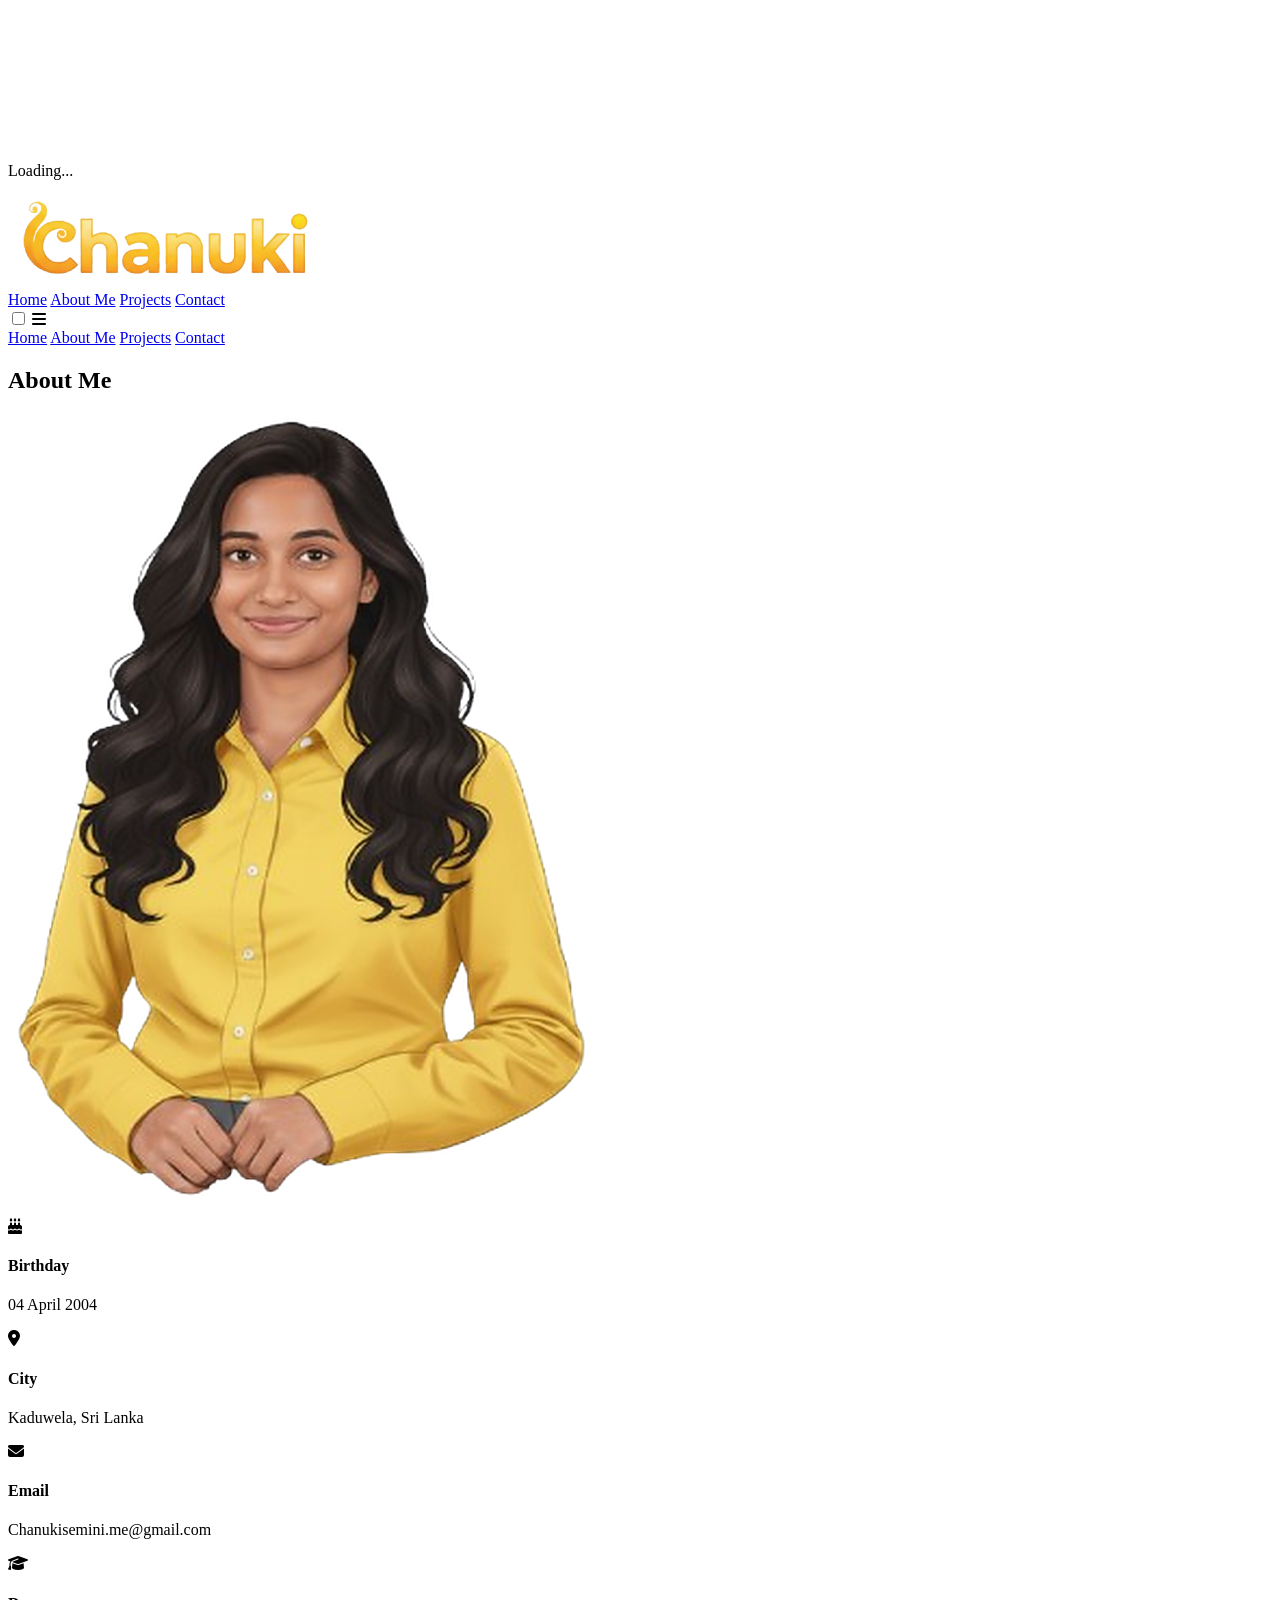
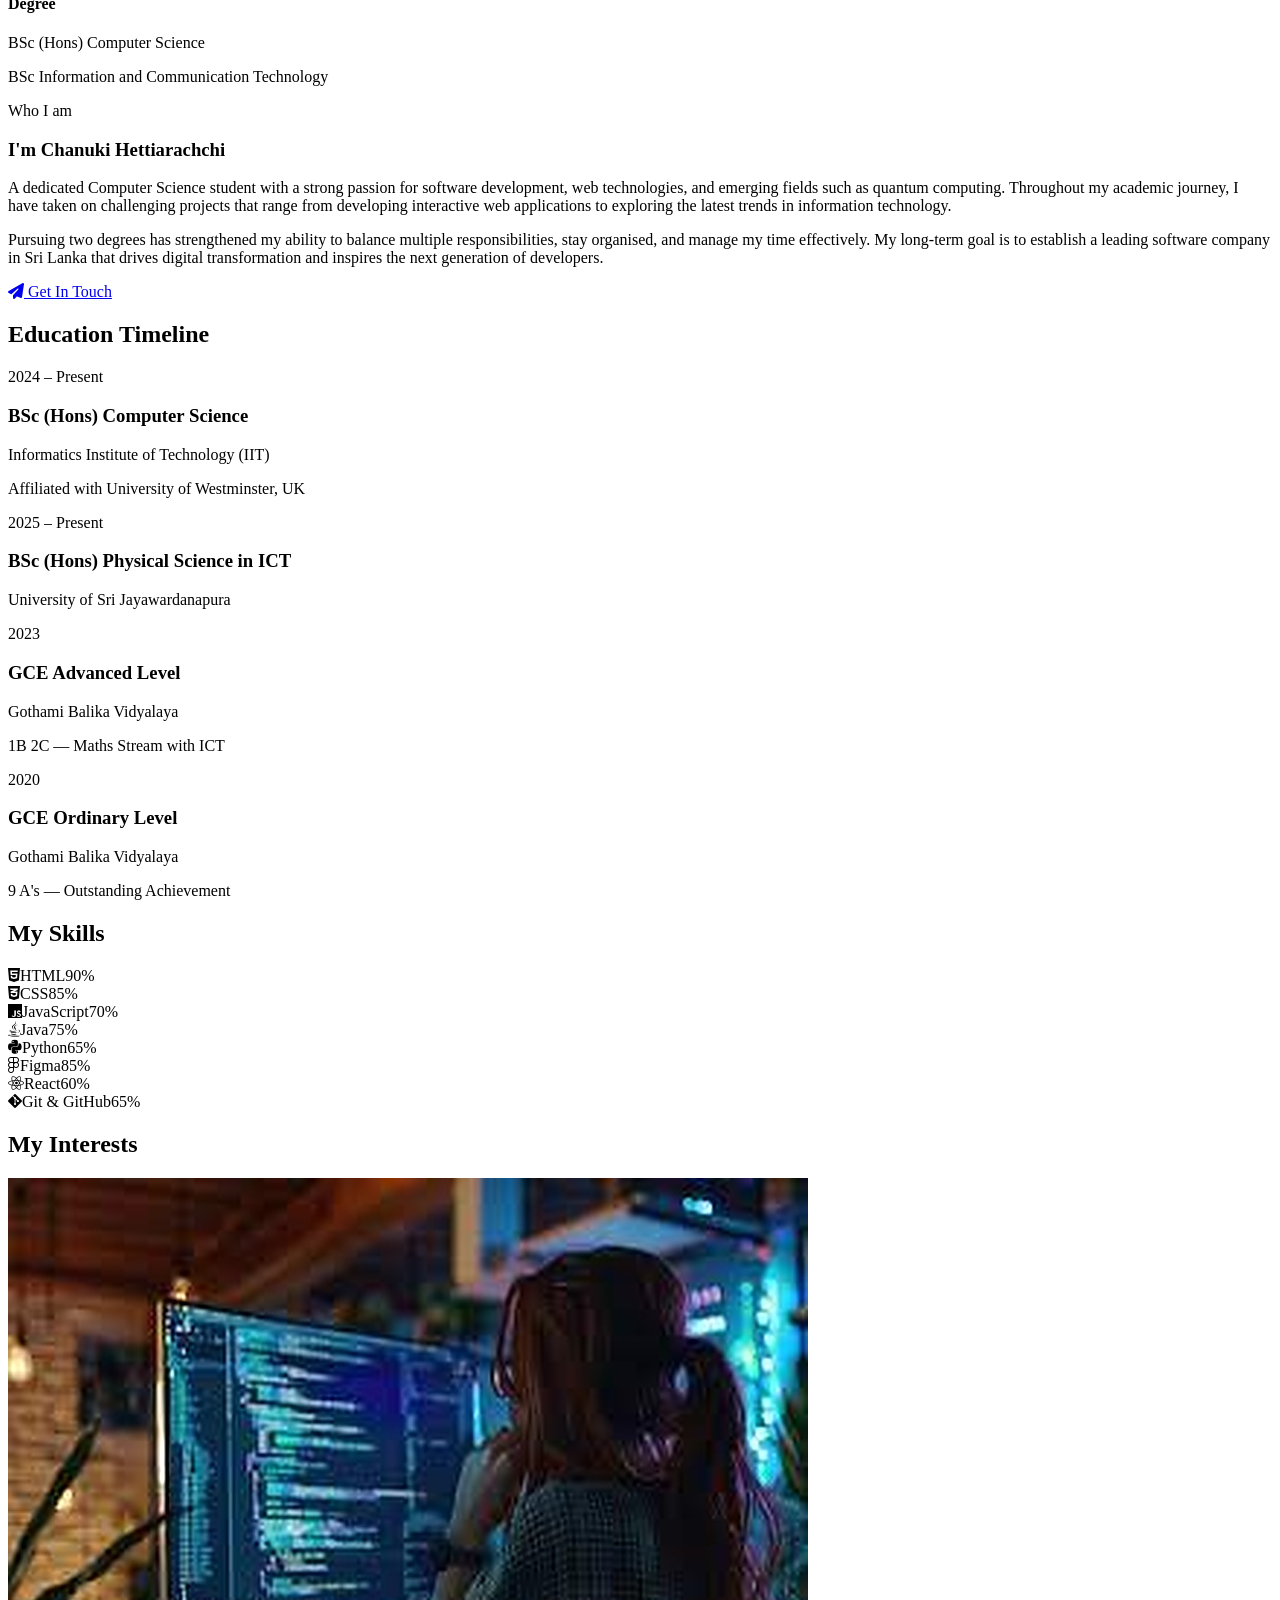
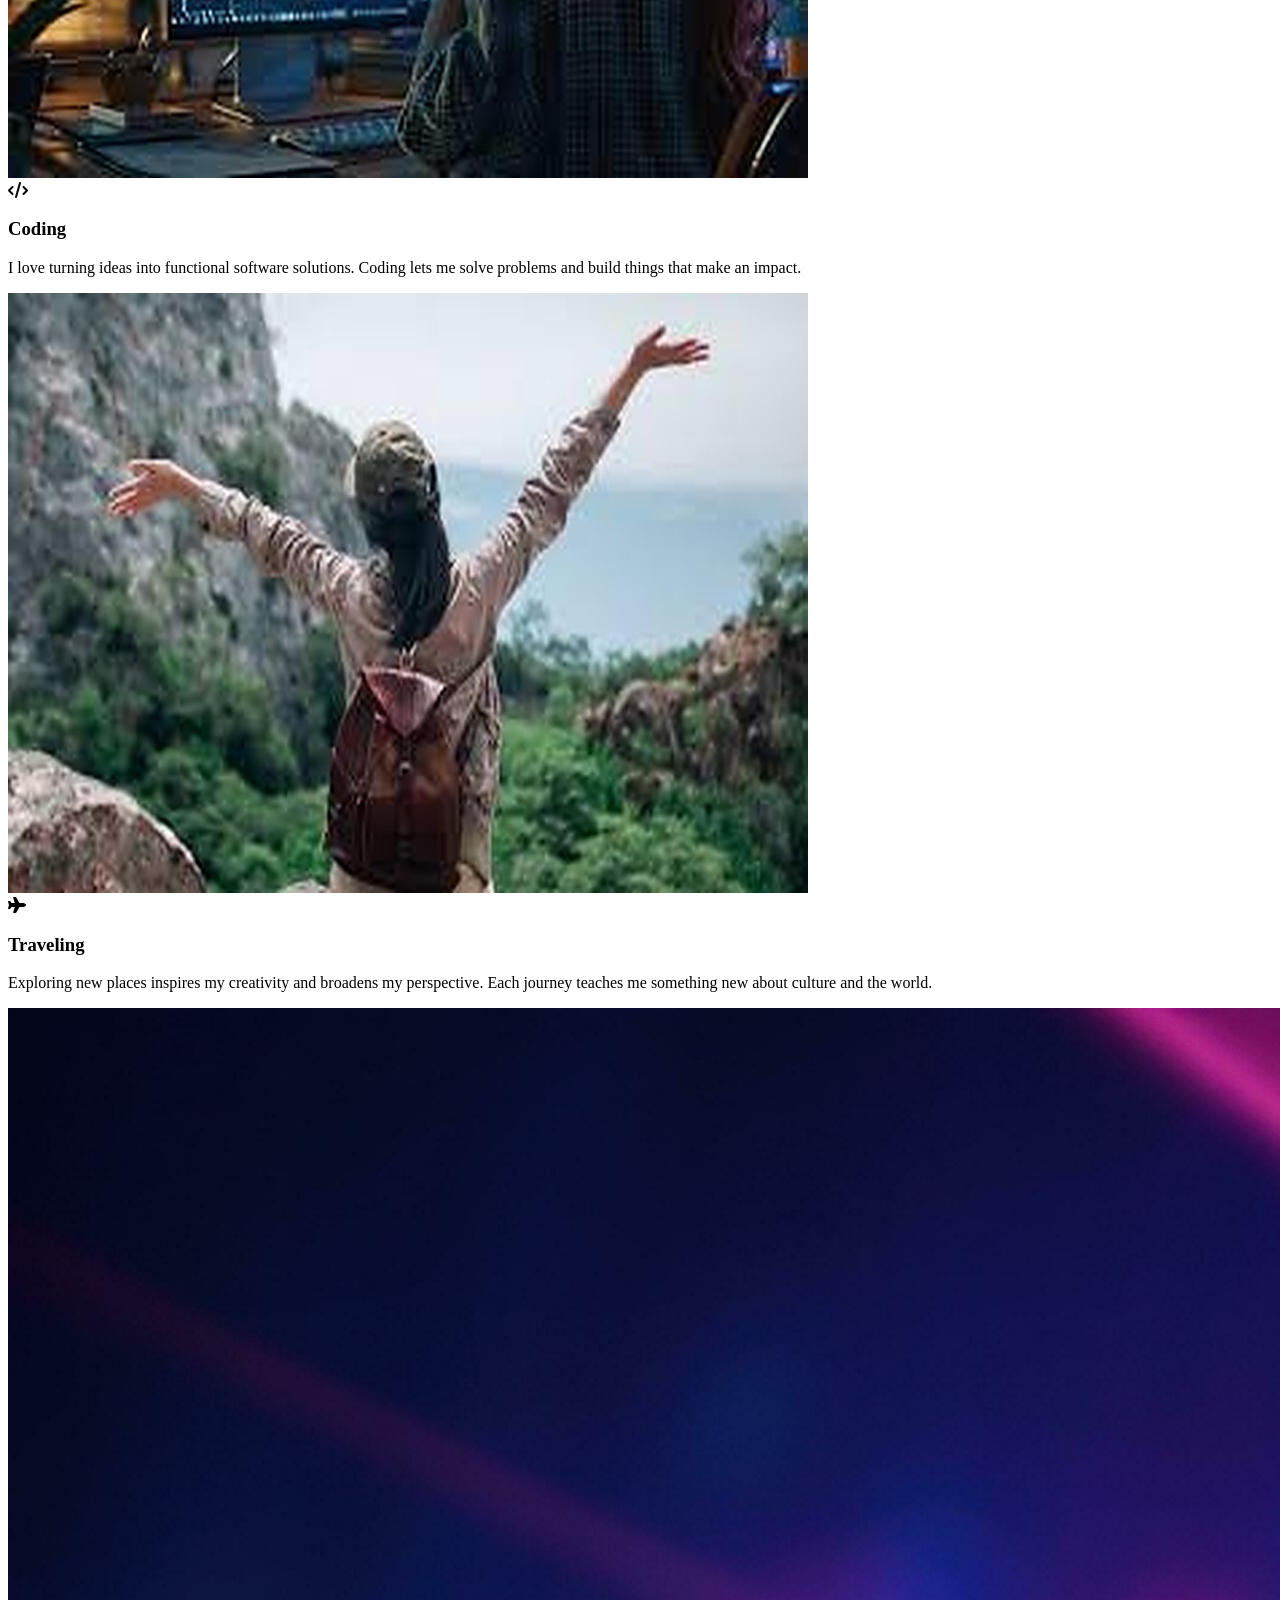
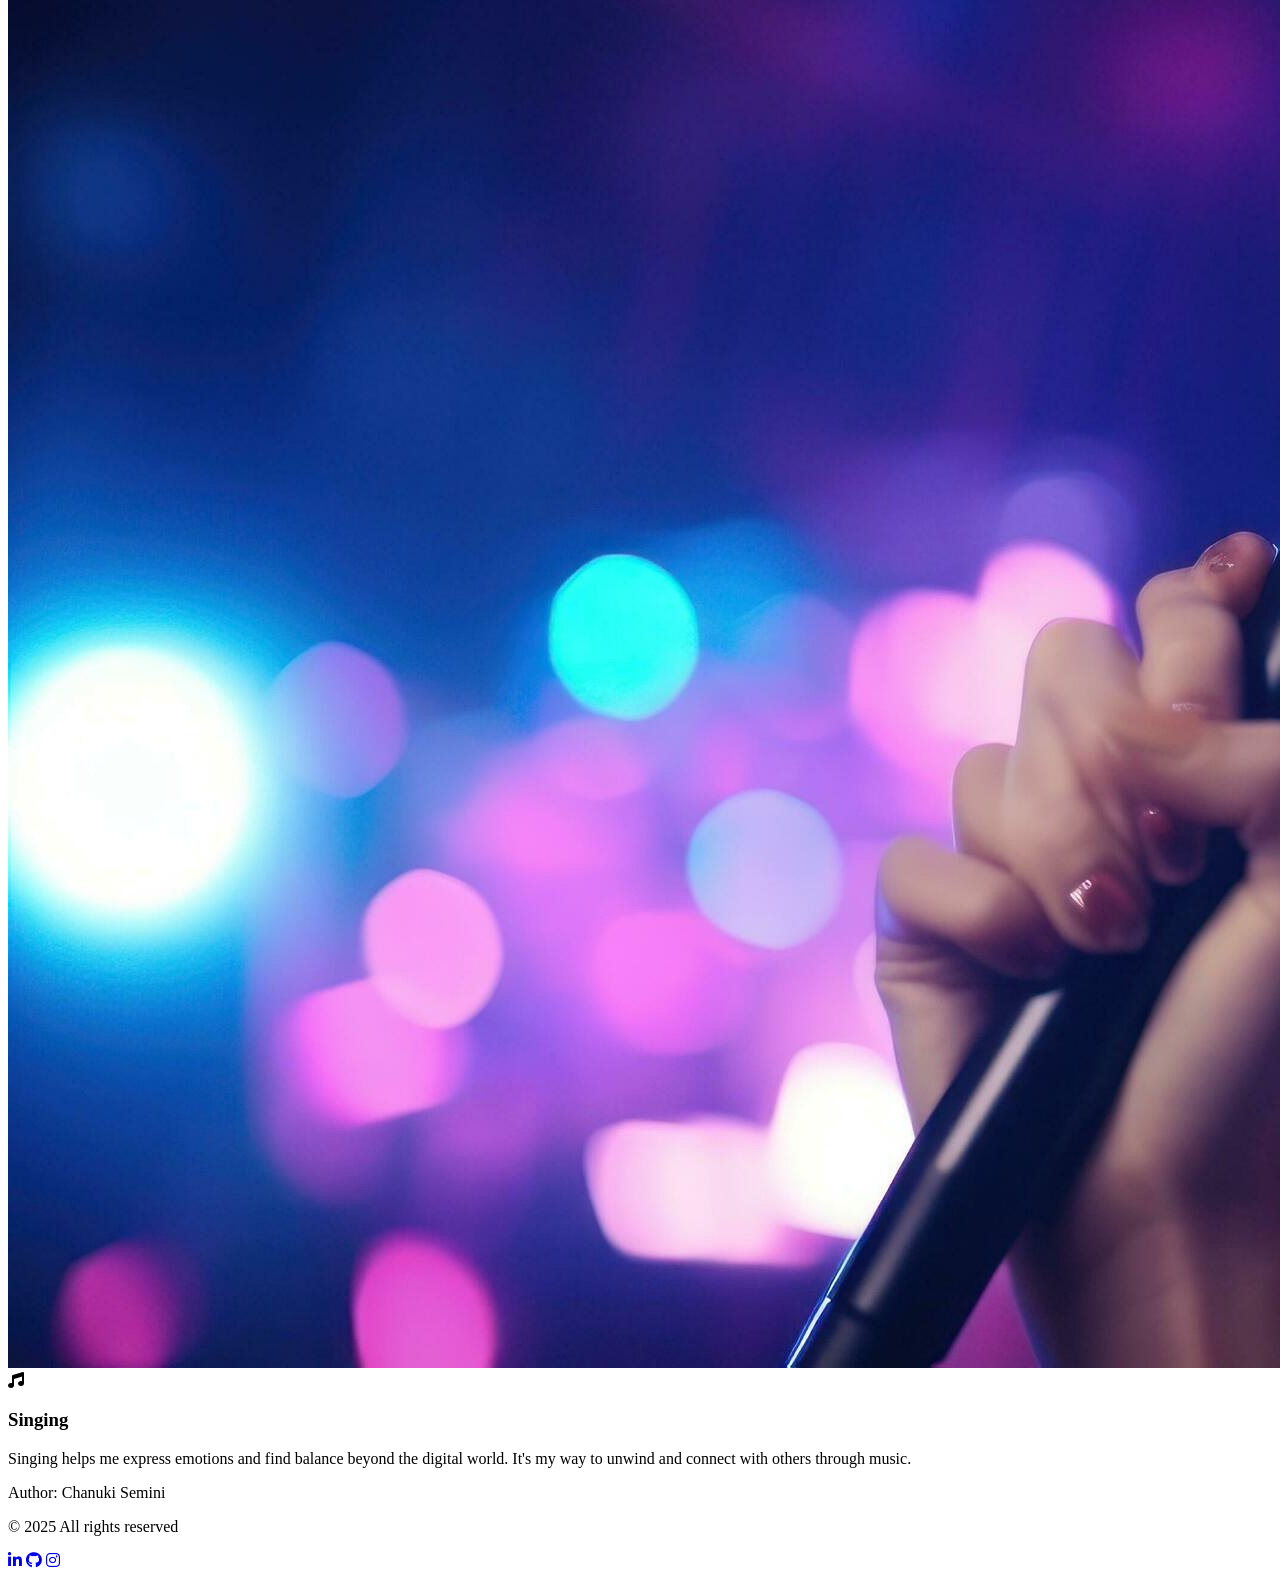
==== AboutMe.html @ a1bddf99 "Add About Me Page" ====
<!DOCTYPE html>
<html lang="en">
<head>
  <meta charset="UTF-8">
  <meta name="viewport" content="width=device-width, initial-scale=1.0">
  <title>About Me — Chanuki Hettiarachchi</title>
  <link rel="stylesheet" href="https://cdnjs.cloudflare.com/ajax/libs/font-awesome/6.5.0/css/all.min.css">
  <link rel="stylesheet" href="https://fonts.googleapis.com/css2?family=DM+Sans:ital,opsz,wght@0,9..40,300;0,9..40,400;0,9..40,500;0,9..40,600;0,9..40,700;1,9..40,400&family=Playfair+Display:ital,wght@0,600;0,700;0,800;1,700&display=swap">
  <link rel="stylesheet" href="styles.css">
</head>
<body>

<canvas id="particles-canvas"></canvas>
<div class="loader" id="loader"><div class="loader-ring"></div><span class="loader-text">Loading...</span></div>
<div class="cursor-glow" id="cursorGlow"></div>

<header id="header">
  <a href="main.html"><img src="photos/logo.png" class="logo" alt="logo"></a>
  <nav>
    <div class="links">
      <a href="main.html"     class="nav-link">Home</a>
      <a href="AboutMe.html"  class="nav-link active">About Me</a>
      <a href="projects.html" class="nav-link">Projects</a>
      <a href="contact.html"  class="nav-link">Contact</a>
    </div>
    <input type="checkbox" id="menu-toggle">
    <label for="menu-toggle" class="menu-icon"><i class="fas fa-bars"></i></label>
    <div class="dropdown">
      <a href="main.html">Home</a>
      <a href="AboutMe.html">About Me</a>
      <a href="projects.html">Projects</a>
      <a href="contact.html">Contact</a>
    </div>
  </nav>
</header>

<div class="aboutme-page">

  <!-- ── ABOUT INTRO ── -->
  <section class="about-intro">
    <h1 class="section-heading rv-up">About <span class="gradient-text">Me</span></h1>
    <div class="about-grid">

      <!-- profile card -->
      <div class="profile-card rv-left">
        <div class="profile-photo-box">
          <img src="photos/my-photo.png" alt="Chanuki Hettiarachchi">
        </div>
        <div class="info-row"><i class="fas fa-birthday-cake"></i><div><h4>Birthday</h4><p>04 April 2004</p></div></div>
        <div class="info-row"><i class="fas fa-map-marker-alt"></i><div><h4>City</h4><p>Kaduwela, Sri Lanka</p></div></div>
        <div class="info-row"><i class="fas fa-envelope"></i><div><h4>Email</h4><p>Chanukisemini.me@gmail.com</p></div></div>
        <div class="info-row"><i class="fas fa-graduation-cap"></i><div><h4>Degree</h4><p>BSc (Hons) Computer Science</p><p>BSc Information and Communication Technology</p></div></div>
      </div>

      <!-- intro text -->
      <div class="about-text rv-right">
        <div class="eyebrow">Who I am</div>
        <h3>I'm <span class="gradient-text">Chanuki Hettiarachchi</span></h3>
        <p>A dedicated Computer Science student with a strong passion for software development, web technologies, and emerging fields such as quantum computing. Throughout my academic journey, I have taken on challenging projects that range from developing interactive web applications to exploring the latest trends in information technology.</p>
        <p>Pursuing two degrees has strengthened my ability to balance multiple responsibilities, stay organised, and manage my time effectively. My long-term goal is to establish a leading software company in Sri Lanka that drives digital transformation and inspires the next generation of developers.</p>
        <a href="contact.html" class="btn btn-gold" style="margin-top:2rem"><i class="fas fa-paper-plane"></i> Get In Touch</a>
      </div>
    </div>
  </section>

  <!-- ── EDUCATION TIMELINE ── -->
  <section class="edu-section">
    <h1 class="section-heading rv-up">Education <span class="gradient-text">Timeline</span></h1>
    <div class="timeline">
      <div class="tl-item rv-left">
        <div class="tl-dot"></div>
        <div class="tl-card">
          <span class="tl-year">2024 – Present</span>
          <h3>BSc (Hons) Computer Science</h3>
          <p class="tl-inst">Informatics Institute of Technology (IIT)</p>
          <p class="tl-sub">Affiliated with University of Westminster, UK</p>
        </div>
      </div>
      <div class="tl-item right rv-right">
        <div class="tl-dot"></div>
        <div class="tl-card">
          <span class="tl-year">2025 – Present</span>
          <h3>BSc (Hons) Physical Science in ICT</h3>
          <p class="tl-inst">University of Sri Jayawardanapura</p>
        </div>
      </div>
      <div class="tl-item rv-left">
        <div class="tl-dot"></div>
        <div class="tl-card">
          <span class="tl-year">2023</span>
          <h3>GCE Advanced Level</h3>
          <p class="tl-inst">Gothami Balika Vidyalaya</p>
          <p class="tl-sub">1B 2C — Maths Stream with ICT</p>
        </div>
      </div>
      <div class="tl-item right rv-right">
        <div class="tl-dot"></div>
        <div class="tl-card">
          <span class="tl-year">2020</span>
          <h3>GCE Ordinary Level</h3>
          <p class="tl-inst">Gothami Balika Vidyalaya</p>
          <p class="tl-sub">9 A's — Outstanding Achievement</p>
        </div>
      </div>
    </div>
  </section>

  <!-- ── SKILLS + INTERESTS ── -->
  <div class="skills-interests">

    <section>
      <h1 class="section-heading rv-up">My <span class="gradient-text">Skills</span></h1>
      <div class="skill-list">
        <div class="rv-up">
          <div class="skill-header"><span><i class="fab fa-html5"></i>HTML</span><span class="skill-pct">90%</span></div>
          <div class="skill-bar"><div class="skill-fill" data-width="90"></div></div>
        </div>
        <div class="rv-up" style="animation-delay:.1s">
          <div class="skill-header"><span><i class="fab fa-css3-alt"></i>CSS</span><span class="skill-pct">85%</span></div>
          <div class="skill-bar"><div class="skill-fill" data-width="85"></div></div>
        </div>
        <div class="rv-up" style="animation-delay:.2s">
          <div class="skill-header"><span><i class="fab fa-js"></i>JavaScript</span><span class="skill-pct">70%</span></div>
          <div class="skill-bar"><div class="skill-fill" data-width="70"></div></div>
        </div>
        <div class="rv-up" style="animation-delay:.3s">
          <div class="skill-header"><span><i class="fab fa-java"></i>Java</span><span class="skill-pct">75%</span></div>
          <div class="skill-bar"><div class="skill-fill" data-width="75"></div></div>
        </div>
        <div class="rv-up" style="animation-delay:.4s">
          <div class="skill-header"><span><i class="fab fa-python"></i>Python</span><span class="skill-pct">65%</span></div>
          <div class="skill-bar"><div class="skill-fill" data-width="65"></div></div>
        </div>
        <div class="rv-up" style="animation-delay:.5s">
          <div class="skill-header"><span><i class="fab fa-figma"></i>Figma</span><span class="skill-pct">85%</span></div>
          <div class="skill-bar"><div class="skill-fill" data-width="85"></div></div>
        </div>

        <div class="rv-up" style="animation-delay:.6s">
          <div class="skill-header"><span><i class="fab fa-react"></i>React</span><span class="skill-pct">60%</span></div>
          <div class="skill-bar"><div class="skill-fill" data-width="60"></div></div>
        </div>

        <div class="rv-up" style="animation-delay:.7s">
          <div class="skill-header"><span><i class="fab fa-git-alt"></i>Git & GitHub</span><span class="skill-pct">65%</span></div>
          <div class="skill-bar"><div class="skill-fill" data-width="65"></div></div>
        </div>
      </div>
    </section>

    <section>
      <h1 class="section-heading rv-up">My <span class="gradient-text">Interests</span></h1>
      <div class="interest-list">

        <div class="int-card rv-up">
          <div class="int-img">
            <img src="photos/coading.jpeg" alt="Coding">
            <div class="int-overlay"><i class="fas fa-code"></i></div>
          </div>
          <div class="int-body">
            <h3>Coding</h3>
            <p>I love turning ideas into functional software solutions. Coding lets me solve problems and build things that make an impact.</p>
          </div>
        </div>

        <div class="int-card rv-up" style="animation-delay:.1s">
          <div class="int-img">
            <img src="photos/travel.jpeg" alt="Traveling">
            <div class="int-overlay"><i class="fas fa-plane"></i></div>
          </div>
          <div class="int-body">
            <h3>Traveling</h3>
            <p>Exploring new places inspires my creativity and broadens my perspective. Each journey teaches me something new about culture and the world.</p>
          </div>
        </div>

        <div class="int-card rv-up" style="animation-delay:.2s">
          <div class="int-img">
            <img src="photos/sing.jpg" alt="Singing">
            <div class="int-overlay"><i class="fas fa-music"></i></div>
          </div>
          <div class="int-body">
            <h3>Singing</h3>
            <p>Singing helps me express emotions and find balance beyond the digital world. It's my way to unwind and connect with others through music.</p>
          </div>
        </div>

      </div>
    </section>

  </div><!-- /skills-interests -->

</div><!-- /aboutme-page -->

<footer>
  <div class="footer-inner">
    <p>Author: <span>Chanuki Semini</span></p>
    <p>&copy; 2025 All rights reserved</p>
    <div class="footer-socials">
      <a href="www.linkedin.com/in/chanuki-semini" class="social-btn"><i class="fab fa-linkedin-in"></i></a>
      <a href="https://github.com/ChanukiSemini" class="social-btn"><i class="fab fa-github"></i></a>
      <a href="https://www.instagram.com/_.chanu_04._?igsh=ZmQ0YnA2ODhsZDVt&utm_source=qr" class="social-btn"><i class="fab fa-instagram"></i></a>
    </div>
  </div>
</footer>

<script src="script.js"></script>
</body>
</html>
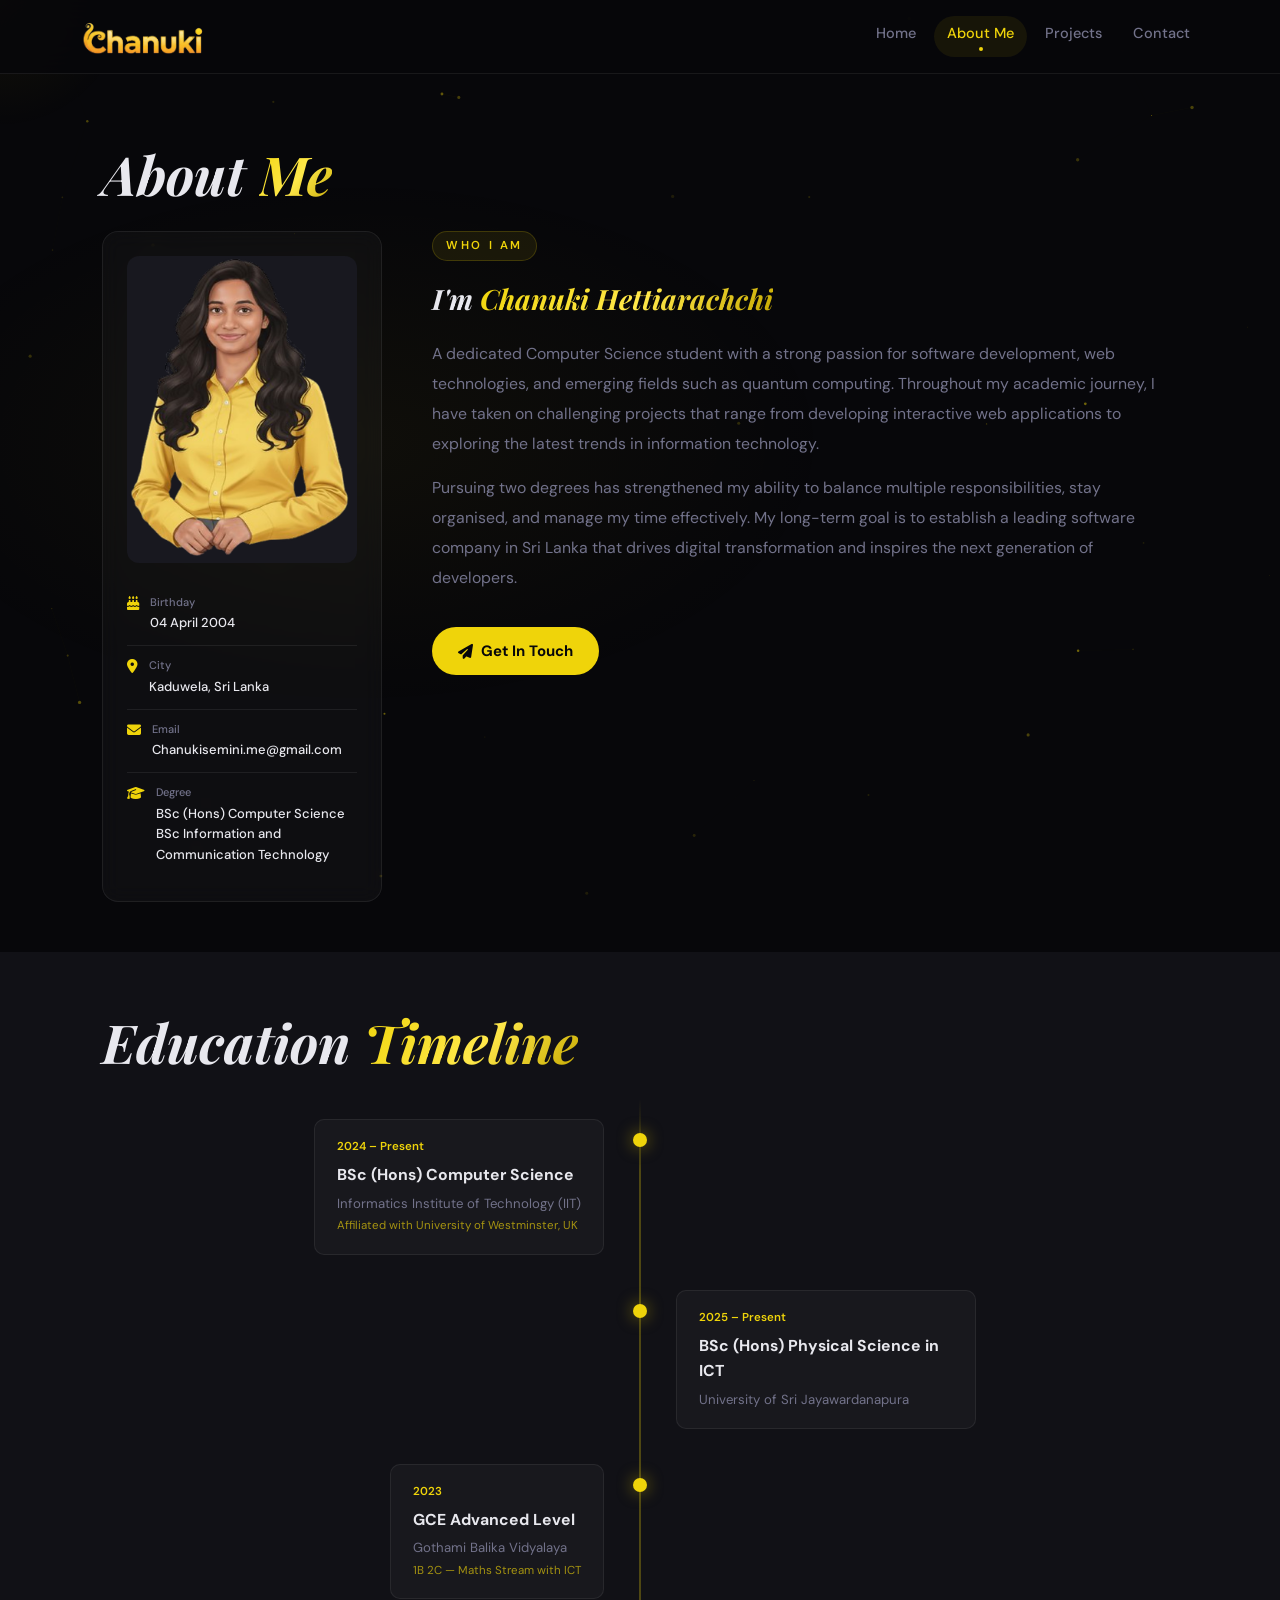
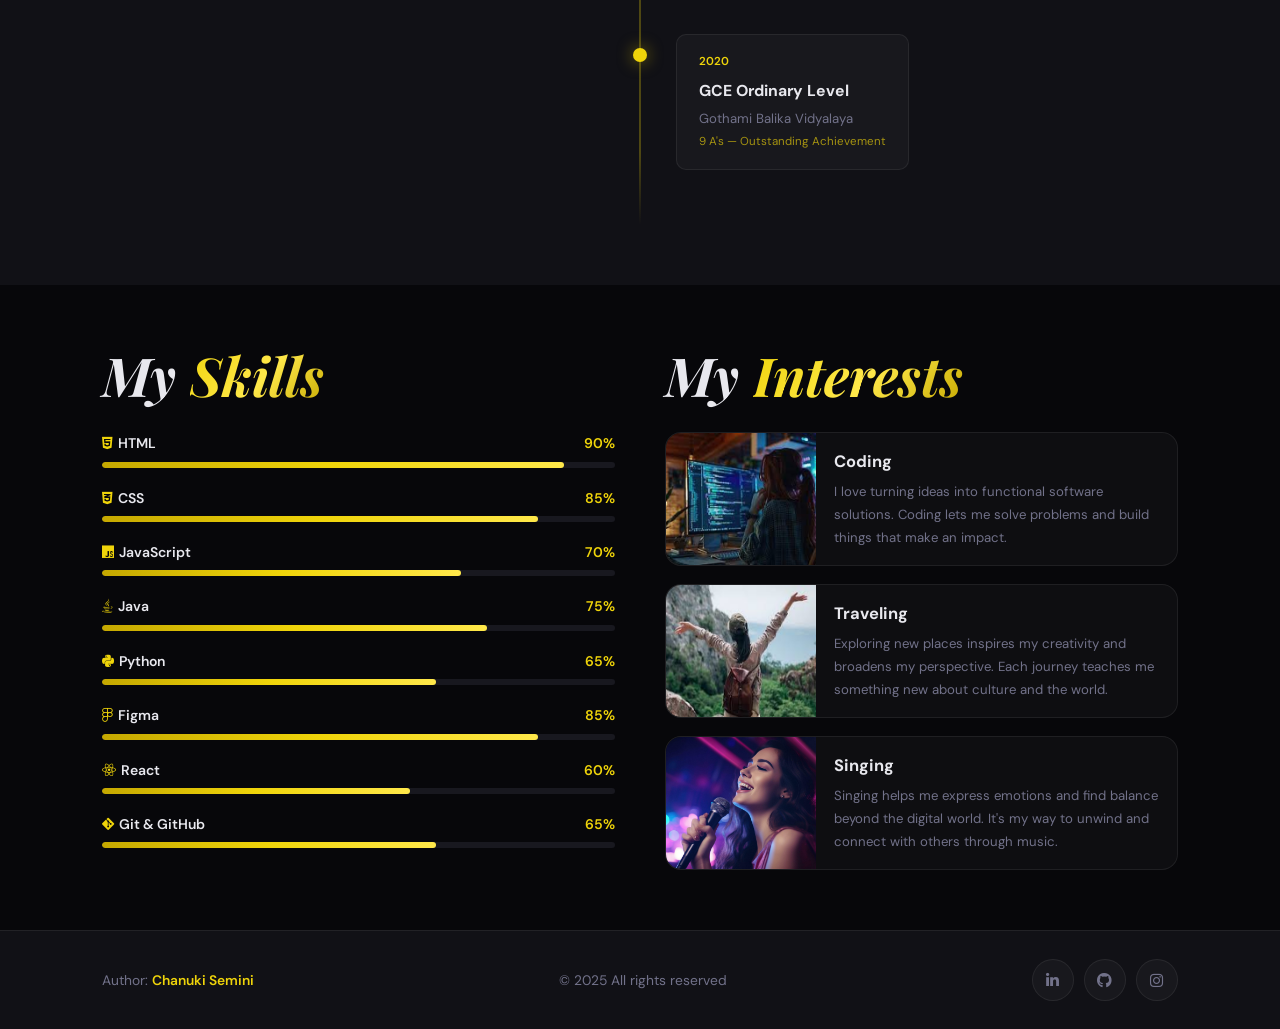
==== commit d90f9f52: "Change main to index.html" ====
--- a/AboutMe.html
+++ b/AboutMe.html
@@ -15,10 +15,10 @@
 <div class="cursor-glow" id="cursorGlow"></div>
 
 <header id="header">
-  <a href="main.html"><img src="photos/logo.png" class="logo" alt="logo"></a>
+  <a href="index.html"><img src="photos/logo.png" class="logo" alt="logo"></a>
   <nav>
     <div class="links">
-      <a href="main.html"     class="nav-link">Home</a>
+      <a href="index.html"     class="nav-link">Home</a>
       <a href="AboutMe.html"  class="nav-link active">About Me</a>
       <a href="projects.html" class="nav-link">Projects</a>
       <a href="contact.html"  class="nav-link">Contact</a>
@@ -26,7 +26,7 @@
     <input type="checkbox" id="menu-toggle">
     <label for="menu-toggle" class="menu-icon"><i class="fas fa-bars"></i></label>
     <div class="dropdown">
-      <a href="main.html">Home</a>
+      <a href="index.html">Home</a>
       <a href="AboutMe.html">About Me</a>
       <a href="projects.html">Projects</a>
       <a href="contact.html">Contact</a>
@@ -188,9 +188,9 @@
       </div>
     </section>
 
-  </div><!-- /skills-interests -->
-
-</div><!-- /aboutme-page -->
+  </div>
+
+</div>
 
 <footer>
   <div class="footer-inner">
--- a/styles.css
+++ b/styles.css
@@ -0,0 +1,765 @@
+/* ================================================================
+   CHANUKI PORTFOLIO — styles.css v3
+   Fonts : Playfair Display (headings) + DM Sans (body)
+   Theme : Dark space, gold accent, glass cards
+   Fixed : all image sizing, overlaps, layout bugs
+   ================================================================ */
+
+@import url('https://fonts.googleapis.com/css2?family=DM+Sans:ital,opsz,wght@0,9..40,300;0,9..40,400;0,9..40,500;0,9..40,600;0,9..40,700;1,9..40,400&family=Playfair+Display:ital,wght@0,600;0,700;0,800;1,700&display=swap');
+
+/* ── tokens ── */
+:root {
+  --gold:        #EFD40A;
+  --gold-lt:     #FFE84A;
+  --gold-dk:     #C5A800;
+  --bg:          #07070a;
+  --surface:     #111116;
+  --surface2:    #18181f;
+  --border:      rgba(255,255,255,0.07);
+  --glass:       rgba(255,255,255,0.03);
+  --text:        #e8e8ee;
+  --muted:       #72728a;
+  --r:           16px;
+  --r-sm:        10px;
+  --ease:        0.35s cubic-bezier(.4,0,.2,1);
+  --glow:        0 0 40px rgba(239,212,10,.2);
+  --hh:          74px;               /* header height */
+}
+
+/* ── reset ── */
+*, *::before, *::after { margin:0; padding:0; box-sizing:border-box; }
+a { text-decoration:none; }
+ul { list-style:none; }
+img { display:block; max-width:100%; }
+html { font-size:62.5%; scroll-behavior:smooth; }
+body {
+  font-family:'DM Sans', sans-serif;
+  background:var(--bg);
+  color:var(--text);
+  overflow-x:hidden;
+  line-height:1.6;
+}
+
+/* ── particle canvas ── */
+#particles-canvas {
+  position:fixed; inset:0;
+  pointer-events:none; z-index:0;
+}
+
+/* ── loader ── */
+.loader {
+  position:fixed; inset:0;
+  background:var(--bg);
+  display:flex; flex-direction:column;
+  align-items:center; justify-content:center;
+  z-index:9000;
+  transition:opacity .5s, visibility .5s;
+}
+.loader.hidden { opacity:0; visibility:hidden; pointer-events:none; }
+.loader-ring {
+  width:52px; height:52px;
+  border:3px solid var(--surface2);
+  border-top-color:var(--gold);
+  border-radius:50%;
+  animation:spin .85s linear infinite;
+}
+.loader-text { margin-top:1.4rem; font-size:1.3rem; color:var(--muted); letter-spacing:.18em; }
+@keyframes spin { to { transform:rotate(360deg); } }
+
+/* ── cursor glow ── */
+.cursor-glow {
+  width:260px; height:260px;
+  background:radial-gradient(circle, rgba(239,212,10,.06) 0%, transparent 70%);
+  border-radius:50%;
+  position:fixed; pointer-events:none;
+  transform:translate(-50%,-50%);
+  z-index:1;
+}
+
+/* ================================================================
+   HEADER
+   ================================================================ */
+header {
+  position:fixed; top:0; left:0; right:0;
+  height:var(--hh);
+  padding:0 6%;
+  display:flex; align-items:center; justify-content:space-between;
+  background:rgba(7,7,10,.82);
+  backdrop-filter:blur(20px);
+  -webkit-backdrop-filter:blur(20px);
+  border-bottom:1px solid var(--border);
+  z-index:800;
+  transition:background var(--ease);
+}
+header.scrolled { background:rgba(7,7,10,.97); box-shadow:0 4px 28px rgba(0,0,0,.5); }
+
+.logo { width:130px; height:auto; transition:transform var(--ease); }
+.logo:hover { transform:scale(1.04); }
+
+.links { display:flex; gap:.5rem; }
+.nav-link {
+  font-size:1.45rem; font-weight:500;
+  color:var(--muted);
+  padding:.55rem 1.3rem; border-radius:50px;
+  transition:color var(--ease), background var(--ease);
+}
+.nav-link:hover, .nav-link.active { color:var(--gold); background:rgba(239,212,10,.07); }
+.nav-link.active::after {
+  content:''; display:block;
+  width:4px; height:4px;
+  background:var(--gold); border-radius:50%;
+  margin:.2rem auto 0;
+}
+
+/* mobile menu */
+#menu-toggle { display:none; }
+.menu-icon { display:none; font-size:2.2rem; color:var(--text); cursor:pointer; padding:.7rem; }
+.dropdown {
+  position:fixed; top:var(--hh); left:0; right:0;
+  background:rgba(7,7,10,.97);
+  backdrop-filter:blur(20px);
+  border-bottom:1px solid var(--border);
+  transform:translateY(-110%); opacity:0;
+  transition:transform .38s var(--ease), opacity .38s;
+  z-index:799; pointer-events:none;
+}
+.dropdown a {
+  display:block; padding:1.7rem 6%;
+  font-size:1.7rem; font-weight:500; color:var(--text);
+  border-bottom:1px solid var(--border);
+  transition:color var(--ease), padding-left var(--ease);
+}
+.dropdown a:hover { color:var(--gold); padding-left:8%; }
+#menu-toggle:checked ~ .dropdown { transform:translateY(0); opacity:1; pointer-events:auto; }
+
+/* ================================================================
+   SHARED HELPERS
+   ================================================================ */
+section, .home, .aboutme-page, .project-page, .Contact-page { position:relative; z-index:2; }
+
+.section-heading {
+  font-family:'Playfair Display', serif;
+  font-size:clamp(3.2rem, 4.2vw, 5.4rem);
+  font-weight:700; font-style:italic;
+  line-height:1.1; margin-bottom:2.8rem;
+}
+.gradient-text {
+  background:linear-gradient(130deg, var(--gold) 0%, var(--gold-lt) 55%, var(--gold-dk) 100%);
+  -webkit-background-clip:text; background-clip:text;
+  -webkit-text-fill-color:transparent;
+}
+.eyebrow {
+  display:inline-block;
+  font-size:1.15rem; font-weight:600;
+  letter-spacing:.22em; text-transform:uppercase;
+  color:var(--gold);
+  background:rgba(239,212,10,.08);
+  border:1px solid rgba(239,212,10,.18);
+  padding:.45rem 1.3rem; border-radius:50px;
+  margin-bottom:1.6rem;
+}
+
+/* buttons */
+.btn {
+  display:inline-flex; align-items:center; gap:.8rem;
+  padding:1.2rem 2.6rem;
+  font-family:'DM Sans', sans-serif;
+  font-size:1.5rem; font-weight:700;
+  border-radius:50px; border:none; cursor:pointer;
+  transition:transform var(--ease), box-shadow var(--ease), background var(--ease), color var(--ease);
+}
+.btn-gold { background:var(--gold); color:var(--bg); }
+.btn-gold:hover { background:var(--gold-lt); transform:translateY(-3px); box-shadow:var(--glow); }
+.btn-outline { background:transparent; color:var(--gold); border:2px solid var(--gold); }
+.btn-outline:hover { background:var(--gold); color:var(--bg); transform:translateY(-3px); box-shadow:var(--glow); }
+
+/* social icon buttons */
+.social-btn {
+  display:flex; align-items:center; justify-content:center;
+  width:42px; height:42px; border-radius:50%;
+  background:var(--glass); border:1px solid var(--border);
+  color:var(--muted); font-size:1.5rem;
+  transition:color var(--ease), background var(--ease), border-color var(--ease), transform var(--ease);
+}
+.social-btn:hover {
+  color:var(--gold); background:rgba(239,212,10,.08);
+  border-color:rgba(239,212,10,.32); transform:translateY(-4px);
+}
+
+/* reveal animations */
+.rv-up, .rv-left, .rv-right { opacity:0; transition:opacity .7s ease, transform .7s ease; }
+.rv-up    { transform:translateY(38px); }
+.rv-left  { transform:translateX(-46px); }
+.rv-right { transform:translateX(46px); }
+.rv-up.in, .rv-left.in, .rv-right.in { opacity:1; transform:none; }
+
+/* ================================================================
+   HOME PAGE
+   ================================================================ */
+.home {
+  min-height:100vh;
+  padding:calc(var(--hh) + 7rem) 8% 7rem;
+  display:flex; align-items:center;
+  justify-content:space-between; gap:5rem;
+  background:
+    radial-gradient(ellipse 65% 55% at 72% 48%, rgba(239,212,10,.045) 0%, transparent 65%),
+    linear-gradient(180deg, #07070a 0%, #111116 100%);
+}
+
+/* ── left text ── */
+.home-content { flex:1; min-width:0; max-width:560px; }
+.greeting-badge {
+  display:inline-flex; align-items:center; gap:.6rem;
+  font-size:1.35rem; color:var(--muted);
+  background:var(--glass); border:1px solid var(--border);
+  padding:.55rem 1.4rem; border-radius:50px; margin-bottom:2rem;
+}
+.home-content h1 {
+  font-family:'Playfair Display', serif;
+  font-size:clamp(4rem, 6vw, 8rem);
+  font-weight:800; font-style:italic; line-height:1.05;
+  margin-bottom:.8rem;
+}
+.typed-wrapper {
+  font-size:clamp(1.8rem, 2.8vw, 3.4rem);
+  font-weight:500; color:var(--muted);
+  margin-bottom:2rem;
+  display:flex; align-items:center; gap:.5rem; min-height:4.5rem;
+}
+.typed-text { color:var(--gold); font-weight:600; }
+.cursor-blink { color:var(--gold); animation:blink .8s step-end infinite; }
+@keyframes blink { 0%,100%{opacity:1} 50%{opacity:0} }
+.home-content > p { font-size:1.62rem; line-height:1.85; color:var(--muted); max-width:500px; }
+
+.home-socials { display:flex; gap:1.1rem; margin-top:2.4rem; }
+.home-btns    { display:flex; gap:1.5rem; flex-wrap:wrap; margin-top:2.6rem; }
+
+/* ── profile photo ── */
+.photo-wrap {
+  flex-shrink:0;
+  /* fixed square so image never distorts */
+  width:clamp(240px, 24vw, 350px);
+  height:clamp(240px, 24vw, 350px);
+  position:relative;
+  display:flex; align-items:center; justify-content:center;
+}
+/* spinning dashed rings */
+.ring {
+  position:absolute; inset:0;
+  border-radius:50%;
+  border:2px dashed rgba(239,212,10,.16);
+  animation:spin 22s linear infinite;
+}
+.ring:nth-child(2) { inset:-14px; animation-duration:16s; animation-direction:reverse; }
+
+.my-photo {
+  /* fill the circle perfectly */
+  width:100%; height:100%;
+  border-radius:50%;
+  object-fit:cover;
+  object-position:top center;   /* keep face visible */
+  border:3px solid rgba(239,212,10,.25);
+  box-shadow:0 0 55px rgba(239,212,10,.12);
+  position:relative; z-index:2;
+  transition:box-shadow var(--ease);
+}
+.my-photo:hover { box-shadow:0 0 80px rgba(239,212,10,.26); }
+
+
+
+
+/* floating tech badges */
+.fbadge {
+  position: absolute; z-index: 3;
+  display: flex; align-items: center; gap: .45rem;
+  padding: .48rem 1.1rem; border-radius: 50px;
+  background: rgba(8,8,12,.92);
+  border: 1px solid rgba(239,212,10,.26);
+  color: var(--gold); font-size: 1.1rem; font-weight: 600;
+  backdrop-filter: blur(8px);
+  box-shadow: 0 4px 18px rgba(0,0,0,.45);
+  white-space: nowrap;
+  /* anchor point is badge centre */
+  transform: translate(-50%, -50%);
+}
+
+/* HTML — 0° */
+.fbadge-1 { left: 50%;    top: -15%;   animation: float-center 3s ease-in-out infinite 0s;   }
+
+/* CSS — 51° */
+.fbadge-2 { left: 115%;   top: 25%;    animation: float 3s ease-in-out infinite 0.43s;  }
+
+/* JS — 103° */
+.fbadge-3 { left: 120%;   top: 60%;    animation: float 3s ease-in-out infinite 0.86s;  }
+
+/* GitHub — 154° */
+.fbadge-4 { left: 100%;   top: 100%;   animation: float 3s ease-in-out infinite 1.29s;  }
+
+/* React — 206° */
+.fbadge-5 { left: 12%;    top: 110%;   animation: float 3s ease-in-out infinite 1.72s;  }
+
+/* Python — 257° */
+.fbadge-6 { left: -20%;   top: 60%;    animation: float 3s ease-in-out infinite 2.15s;  }
+
+/* Figma — 309° */
+.fbadge-7 { left: -15%;   top: 14%;    animation: float 3s ease-in-out infinite 2.58s;  }
+
+/* float for side badges */
+@keyframes float {
+  0%, 100% { transform: translate(-50%, -50%) translateY(0);    }
+  50%       { transform: translate(-50%, -50%) translateY(-8px); }
+}
+
+/* float for top badge (HTML) — keeps horizontal centering */
+@keyframes float-center {
+  0%, 100% { transform: translate(-50%, -50%) translateY(0);    }
+  50%       { transform: translate(-50%, -50%) translateY(-8px); }
+}
+
+/* hide on smaller screens */
+@media (max-width: 1100px) {
+  .fbadge { display: none; }
+}
+
+/* ── stats bar ── */
+.stats-bar {
+  position:relative; z-index:2;
+  display:grid; grid-template-columns:repeat(4,1fr); gap:1.6rem;
+  padding:4rem 8%;
+  background:var(--surface);
+  border-top:1px solid var(--border); border-bottom:1px solid var(--border);
+}
+.stat-card {
+  text-align:center; padding:2.8rem 1.5rem;
+  background:var(--glass); border:1px solid var(--border); border-radius:var(--r);
+  transition:border-color var(--ease), transform var(--ease);
+}
+.stat-card:hover { border-color:rgba(239,212,10,.26); transform:translateY(-4px); }
+.stat-num {
+  display:block;
+  font-family:'Playfair Display', serif;
+  font-size:4.4rem; font-weight:700; color:var(--gold); line-height:1;
+}
+.stat-lbl { display:block; font-size:1.25rem; color:var(--muted); margin-top:.7rem; font-weight:500; }
+
+/* ================================================================
+   ABOUT PAGE
+   ================================================================ */
+.aboutme-page { padding-top:var(--hh); }
+
+/* ── about intro ── */
+.about-intro {
+  padding:7rem 8% 5rem;
+  background:radial-gradient(ellipse 55% 45% at 28% 42%, rgba(239,212,10,.04) 0%, transparent 68%);
+}
+.about-grid {
+  display:grid;
+  grid-template-columns:280px 1fr;
+  gap:5rem; align-items:start;
+  margin-top:2.5rem;
+}
+
+/* profile card (left column) */
+.profile-card {
+  background:var(--glass); border:1px solid var(--border);
+  border-radius:var(--r); padding:2.4rem;
+  backdrop-filter:blur(10px);
+  transition:border-color var(--ease);
+}
+.profile-card:hover { border-color:rgba(239,212,10,.2); }
+
+/* ── PROFILE PHOTO in card ──
+   Show the illustration centred, no circular crop,
+   extra width so the dress hem is visible               */
+.profile-photo-box {
+  width:100%;
+  aspect-ratio:3/4;             /* portrait proportions */
+  overflow:hidden;
+  border-radius:12px;
+  margin-bottom:2rem;
+  background:var(--surface2);  /* fallback bg */
+}
+.profile-photo-box img {
+  width:100%; height:100%;
+  object-fit:cover;
+  object-position:top center;
+  display:block;
+}
+
+.info-row {
+  display:flex; align-items:flex-start; gap:1.1rem;
+  padding:1.1rem 0; border-bottom:1px solid var(--border);
+}
+.info-row:last-child { border-bottom:none; }
+.info-row i { font-size:1.4rem; color:var(--gold); margin-top:.2rem; flex-shrink:0; }
+.info-row h4 { font-size:1.1rem; color:var(--muted); font-weight:500; margin-bottom:.2rem; }
+.info-row p  { font-size:1.3rem; color:var(--text); font-weight:500; }
+
+/* intro text (right column) */
+.about-text h3 {
+  font-family:'Playfair Display', serif;
+  font-size:2.8rem; font-weight:700; font-style:italic;
+  margin-bottom:1.8rem;
+}
+.about-text p { font-size:1.58rem; line-height:1.9; color:var(--muted); margin-bottom:1.4rem; }
+
+/* ── timeline ── */
+.edu-section { padding:6rem 8%; background:var(--surface); }
+.timeline {
+  position:relative; max-width:760px; margin:0 auto; padding:2rem 0;
+}
+.timeline::before {
+  content:''; position:absolute;
+  left:50%; top:0; bottom:0; width:2px;
+  background:linear-gradient(to bottom,transparent,rgba(239,212,10,.28) 10%,rgba(239,212,10,.28) 90%,transparent);
+  transform:translateX(-50%);
+}
+.tl-item {
+  display:flex; justify-content:flex-end;
+  padding-right:calc(50% + 36px); padding-bottom:3.5rem;
+  position:relative;
+}
+.tl-item.right { justify-content:flex-start; padding-right:0; padding-left:calc(50% + 36px); }
+.tl-dot {
+  position:absolute; left:50%; top:1.4rem;
+  width:14px; height:14px; background:var(--gold); border-radius:50%;
+  transform:translateX(-50%);
+  box-shadow:0 0 16px rgba(239,212,10,.5); z-index:2;
+}
+.tl-card {
+  background:var(--glass); border:1px solid var(--border);
+  border-radius:var(--r-sm); padding:1.8rem 2.2rem; max-width:300px;
+  transition:border-color var(--ease), transform var(--ease);
+}
+.tl-card:hover { border-color:rgba(239,212,10,.26); transform:translateY(-4px); }
+.tl-year { font-size:1.15rem; font-weight:600; color:var(--gold); display:block; margin-bottom:.6rem; }
+.tl-card h3 { font-size:1.58rem; font-weight:700; margin-bottom:.5rem; }
+.tl-inst { font-size:1.32rem; color:var(--muted); }
+.tl-sub  { font-size:1.15rem; color:rgba(239,212,10,.65); margin-top:.35rem; }
+
+/* ── skills + interests ── */
+.skills-interests {
+  display:grid; grid-template-columns:1fr 1fr;
+  gap:5rem; padding:6rem 8%;
+}
+
+/* skills */
+.skill-list { display:flex; flex-direction:column; gap:1.9rem; margin-top:1rem; }
+.skill-header {
+  display:flex; justify-content:space-between; align-items:center;
+  margin-bottom:.7rem; font-size:1.4rem; font-weight:600;
+}
+.skill-header i { color:var(--gold); margin-right:.5rem; }
+.skill-pct { color:var(--gold); }
+.skill-bar { height:6px; background:var(--surface2); border-radius:50px; overflow:hidden; }
+.skill-fill {
+  height:100%; width:0;
+  background:linear-gradient(90deg, var(--gold-dk), var(--gold), var(--gold-lt));
+  border-radius:50px;
+  transition:width 1.3s cubic-bezier(.4,0,.2,1);
+}
+
+/* interest cards — image fills left column cleanly */
+.interest-list { display:flex; flex-direction:column; gap:1.8rem; margin-top:1rem; }
+
+.int-card {
+  display:grid;
+  grid-template-columns:150px 1fr;   /* fixed image column */
+  min-height:130px;
+  background:var(--glass); border:1px solid var(--border);
+  border-radius:var(--r); overflow:hidden;
+  transition:border-color var(--ease), transform var(--ease);
+}
+.int-card:hover { border-color:rgba(239,212,10,.26); transform:translateX(5px); }
+
+.int-img {
+  position:relative;
+  width:150px;                        /* match grid column */
+  /* height stretches to card height automatically */
+  overflow:hidden; flex-shrink:0;
+}
+.int-img img {
+  position:absolute; inset:0;
+  width:100%; height:100%;
+  object-fit:cover;
+  object-position:center center;
+  transition:transform .5s ease;
+}
+.int-card:hover .int-img img { transform:scale(1.07); }
+
+.int-overlay {
+  position:absolute; inset:0;
+  background:rgba(239,212,10,.82);
+  display:flex; align-items:center; justify-content:center;
+  font-size:2.1rem; color:var(--bg);
+  opacity:0; transition:opacity var(--ease);
+}
+.int-card:hover .int-overlay { opacity:1; }
+
+.int-body {
+  padding:1.6rem 1.8rem;
+  display:flex; flex-direction:column; justify-content:center;
+}
+.int-body h3 { font-size:1.65rem; font-weight:700; margin-bottom:.55rem; }
+.int-body p  { font-size:1.32rem; color:var(--muted); line-height:1.72; }
+
+/* ================================================================
+   PROJECTS PAGE
+   ================================================================ */
+.project-page {
+  padding-top:calc(var(--hh) + 6rem);
+  padding-bottom:7rem;
+}
+.proj-intro {
+  padding:0 8% 5rem; text-align:center; max-width:660px; margin:0 auto;
+}
+.proj-intro p { font-size:1.62rem; color:var(--muted); line-height:1.8; margin-top:1rem; }
+
+.proj-list { display:flex; flex-direction:column; gap:3.5rem; padding:0 8%; }
+
+.proj-card {
+  display:grid;
+  grid-template-columns:1fr 1fr;     /* equal columns, no flex weirdness */
+  background:var(--glass); border:1px solid var(--border);
+  border-radius:var(--r); overflow:hidden;
+  transition:border-color var(--ease), transform var(--ease), box-shadow var(--ease);
+}
+.proj-card:hover {
+  border-color:rgba(239,212,10,.26); transform:translateY(-6px);
+  box-shadow:0 20px 55px rgba(0,0,0,.4), var(--glow);
+}
+/* Alternate: flip image to right on even cards */
+.proj-card:nth-child(even) .proj-img  { order:2; }
+.proj-card:nth-child(even) .proj-info { order:1; }
+
+/* image side */
+.proj-img {
+  position:relative; overflow:hidden;
+  aspect-ratio:16/10;               /* consistent height ratio */
+}
+.proj-img img {
+  width:100%; height:100%;
+  object-fit:cover;
+  object-position:top center;
+  transition:transform .5s ease;
+  display:block;
+}
+.proj-card:hover .proj-img img { transform:scale(1.05); }
+
+.proj-overlay {
+  position:absolute; inset:0;
+  background:rgba(0,0,0,.62);
+  display:flex; align-items:center; justify-content:center;
+  opacity:0; transition:opacity var(--ease);
+}
+.proj-card:hover .proj-overlay { opacity:1; }
+.overlay-link {
+  display:inline-flex; align-items:center; gap:.7rem;
+  padding:.9rem 2.2rem; background:var(--gold); color:var(--bg);
+  font-size:1.4rem; font-weight:700; border-radius:50px;
+  transition:transform var(--ease);
+}
+.overlay-link:hover { transform:scale(1.05); }
+
+/* info side */
+.proj-info {
+  padding:3.2rem;
+  display:flex; flex-direction:column; justify-content:center;
+}
+.proj-tags { display:flex; gap:.9rem; flex-wrap:wrap; margin-bottom:1.4rem; }
+.tag {
+  font-size:1.1rem; font-weight:600; letter-spacing:.03em;
+  padding:.38rem 1.1rem; border-radius:50px;
+  background:rgba(239,212,10,.08);
+  border:1px solid rgba(239,212,10,.18); color:var(--gold);
+}
+.proj-info h2 {
+  font-family:'Playfair Display', serif;
+  font-size:2.3rem; font-weight:700; font-style:italic;
+  margin-bottom:1.4rem;
+}
+.proj-ul { margin-bottom:2.4rem; }
+.proj-ul li {
+  font-size:1.38rem; color:var(--muted);
+  line-height:1.75; padding:.45rem 0 .45rem 1.6rem; position:relative;
+}
+.proj-ul li::before { content:'▸'; position:absolute; left:0; color:var(--gold); }
+
+/* ================================================================
+   CONTACT PAGE
+   ================================================================ */
+.Contact-page {
+  padding-top:calc(var(--hh) + 6rem);
+  padding-bottom:7rem;
+}
+.contact-hero { text-align:center; padding:0 8% 5rem; }
+.contact-hero p { font-size:1.62rem; color:var(--muted); max-width:500px; margin:0 auto; }
+
+.contact-grid {
+  display:grid;
+  grid-template-columns:300px 1fr;   /* fixed sidebar + form */
+  gap:4rem; padding:0 8%; align-items:start;
+}
+
+/* sidebar */
+.contact-sidebar {
+  background:var(--glass); border:1px solid var(--border);
+  border-radius:var(--r); padding:2.8rem 2.4rem;
+  backdrop-filter:blur(10px);
+}
+
+/* ── contact page photo ──
+   Portrait crop, sensible height, no overflow             */
+.contact-photo {
+  width:100%;
+  aspect-ratio:3/4;
+  overflow:hidden;
+  border-radius:12px;
+  margin-bottom:2.4rem;
+  background:var(--surface2);
+}
+.contact-photo img {
+  width:100%; height:100%;
+  object-fit:cover;
+  object-position:top center;
+  display:block;
+}
+
+.cinfo-row {
+  display:flex; align-items:center; gap:1.3rem;
+  padding:1.4rem 0; border-bottom:1px solid var(--border);
+}
+.cinfo-row:last-of-type { border-bottom:none; }
+.cinfo-icon {
+  width:40px; height:40px; border-radius:50%; flex-shrink:0;
+  background:rgba(239,212,10,.09); border:1px solid rgba(239,212,10,.18);
+  display:flex; align-items:center; justify-content:center;
+  color:var(--gold); font-size:1.4rem;
+}
+.cinfo-text h4 { font-size:1.12rem; color:var(--muted); font-weight:500; margin-bottom:.25rem; }
+.cinfo-text p  { font-size:1.35rem; color:var(--text); font-weight:500; }
+
+.contact-socials { display:flex; gap:1.1rem; margin-top:2rem; }
+
+/* form */
+.contact-form-wrap { }
+.cform { display:flex; flex-direction:column; gap:1.8rem; }
+.field { display:flex; flex-direction:column; gap:.7rem; }
+.field label {
+  font-size:1.3rem; font-weight:600; color:var(--muted);
+  display:flex; align-items:center; gap:.55rem;
+}
+.field label i { color:var(--gold); }
+.field input,
+.field textarea {
+  width:100%; padding:1.3rem 1.7rem;
+  background:var(--glass); border:1px solid var(--border);
+  border-radius:var(--r-sm);
+  color:var(--text); font-size:1.5rem; font-family:'DM Sans',sans-serif;
+  transition:border-color var(--ease), box-shadow var(--ease), background var(--ease);
+}
+.field input:focus,
+.field textarea:focus {
+  border-color:rgba(239,212,10,.45);
+  box-shadow:0 0 0 3px rgba(239,212,10,.07);
+  outline:none; background:rgba(239,212,10,.025);
+}
+.field input::placeholder,
+.field textarea::placeholder { color:var(--muted); }
+.field textarea { resize:vertical; min-height:140px; }
+.send-btn { width:100%; justify-content:center; font-size:1.55rem; padding:1.35rem; }
+
+.form-success {
+  display:none; align-items:center; gap:1rem;
+  padding:1.4rem 1.8rem; margin-top:.5rem;
+  background:rgba(16,185,129,.09); border:1px solid rgba(16,185,129,.26);
+  border-radius:var(--r-sm); color:#10b981;
+  font-size:1.38rem; font-weight:500;
+}
+.form-success i { font-size:1.9rem; }
+
+/* ================================================================
+   FOOTER
+   ================================================================ */
+footer {
+  position:relative; z-index:2;
+  background:var(--surface);
+  border-top:1px solid var(--border);
+  padding:2.8rem 8%;
+}
+.footer-inner {
+  display:flex; align-items:center;
+  justify-content:space-between; gap:2rem; flex-wrap:wrap;
+}
+footer p { font-size:1.38rem; color:var(--muted); }
+footer p span { color:var(--gold); font-weight:600; }
+.footer-socials { display:flex; gap:1rem; }
+
+/* ================================================================
+   RESPONSIVE
+   ================================================================ */
+@media (max-width:1100px) {
+  .home {
+    flex-direction:column; text-align:center;
+    padding-top:calc(var(--hh) + 4rem);
+  }
+  .home-content { max-width:100%; }
+  .home-content > p { margin:0 auto; }
+  .home-btns, .home-socials { justify-content:center; }
+  .photo-wrap { width:230px; height:230px; }
+  .fbadge-1, .fbadge-2, .fbadge-3 { display:none; }
+  .stats-bar { grid-template-columns:repeat(2,1fr); }
+  .about-grid { grid-template-columns:1fr; }
+  .profile-card { max-width:340px; }
+  .profile-photo-box { aspect-ratio:1/1; }  /* square on tablet */
+  .skills-interests { grid-template-columns:1fr; }
+  .proj-card { grid-template-columns:1fr; }
+  .proj-card:nth-child(even) .proj-img,
+  .proj-card:nth-child(even) .proj-info { order:unset; }
+  .proj-img { aspect-ratio:16/9; }
+  .contact-grid { grid-template-columns:1fr; }
+  .contact-sidebar { max-width:380px; }
+  .contact-photo { aspect-ratio:3/2; }      /* wider on tablet */
+}
+
+@media (max-width:768px) {
+  html { font-size:56%; }
+  header { padding:0 5%; }
+  .links { display:none; }
+  .menu-icon { display:block; }
+
+  /* flatten paddings */
+  .about-intro, .edu-section, .skills-interests,
+  .proj-list, .proj-intro, .project-page,
+  .Contact-page, .contact-hero, .contact-grid,
+  .stats-bar, footer { padding-left:5%; padding-right:5%; }
+
+  .home { padding-left:5%; padding-right:5%; }
+  .footer-inner { flex-direction:column; text-align:center; }
+  .footer-socials { justify-content:center; }
+
+  .int-card { grid-template-columns:1fr; }
+  .int-img { width:100%; height:180px; position:relative; }
+  .int-img img { position:absolute; }
+
+  .timeline::before { left:16px; }
+  .tl-item, .tl-item.right {
+    justify-content:flex-start;
+    padding-left:46px; padding-right:0;
+  }
+  .tl-dot { left:16px; }
+  .tl-card { max-width:100%; }
+}
+
+@media (max-width:480px) {
+  html { font-size:50%; }
+  .stat-num { font-size:3.6rem; }
+  .photo-wrap { width:190px; height:190px; }
+}
+
+@media (prefers-reduced-motion:reduce) {
+  *, *::before, *::after {
+    animation-duration:.01ms !important;
+    transition-duration:.01ms !important;
+  }
+}
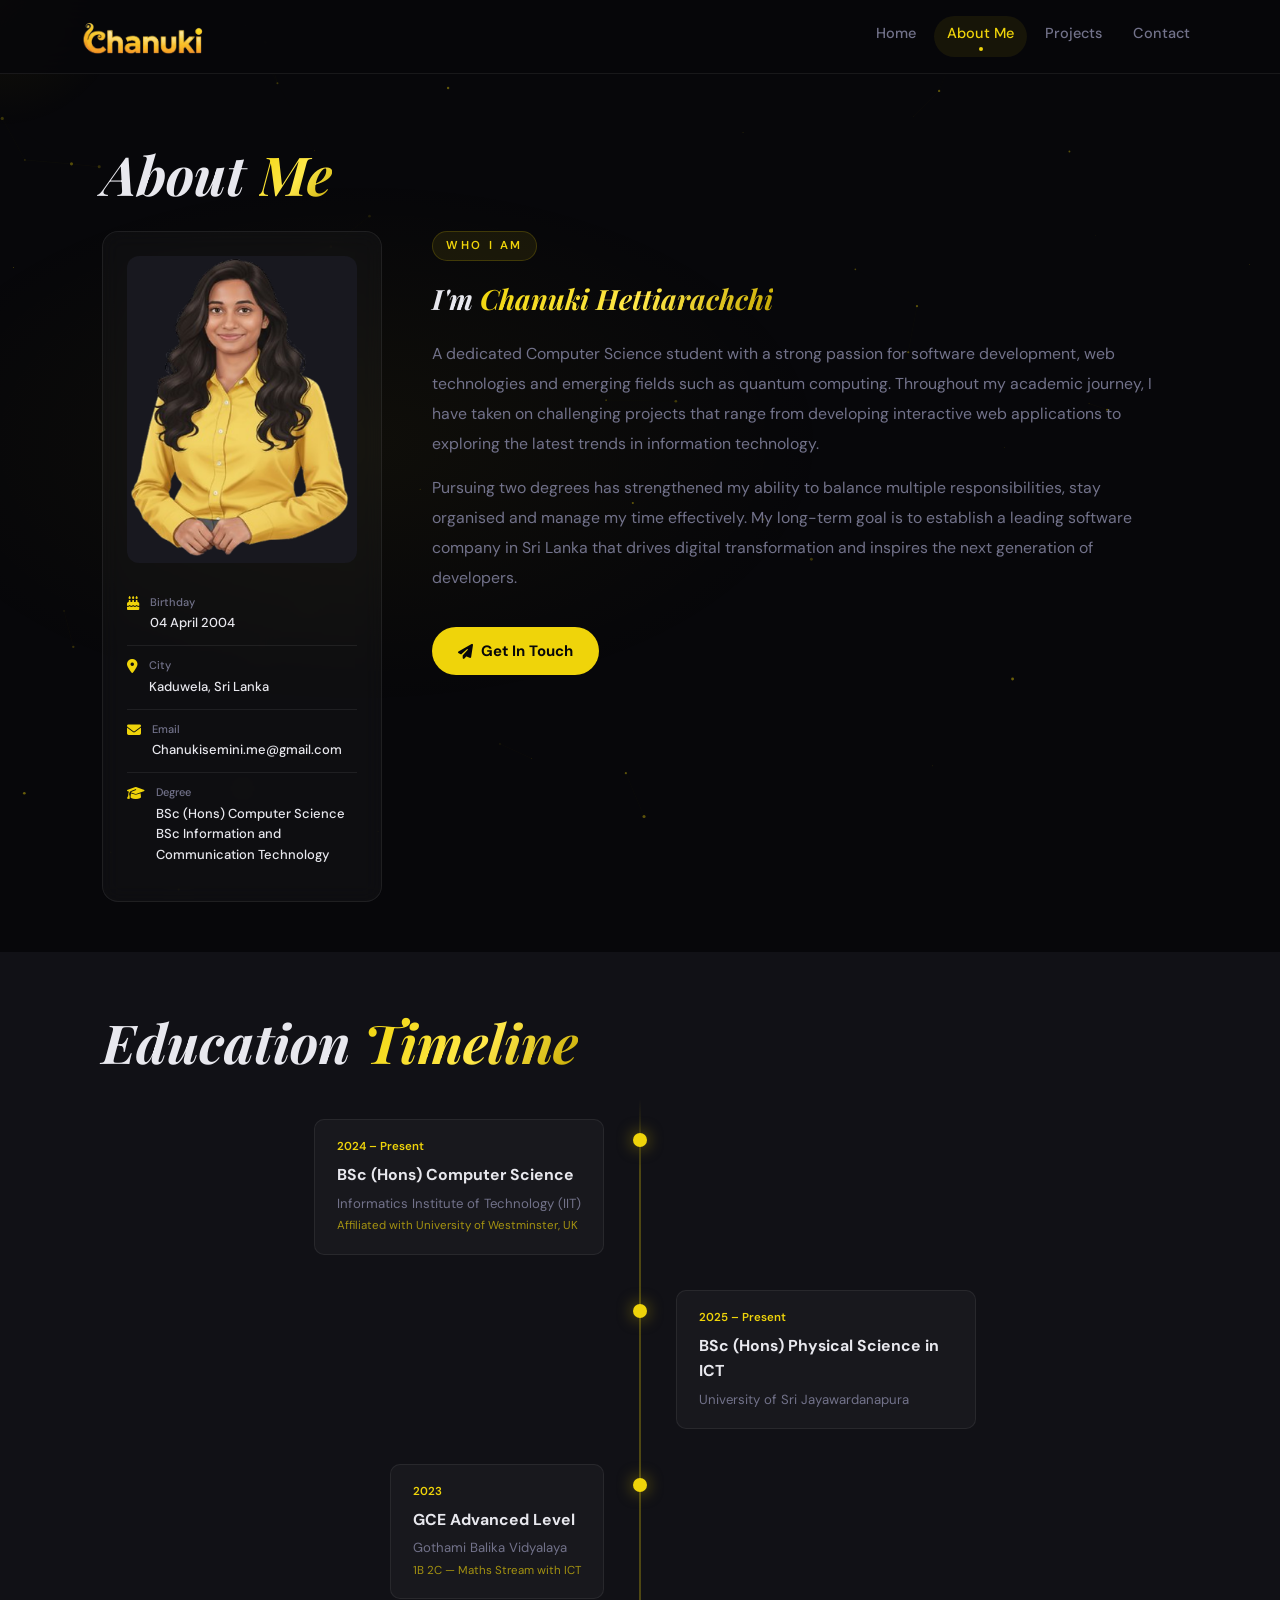
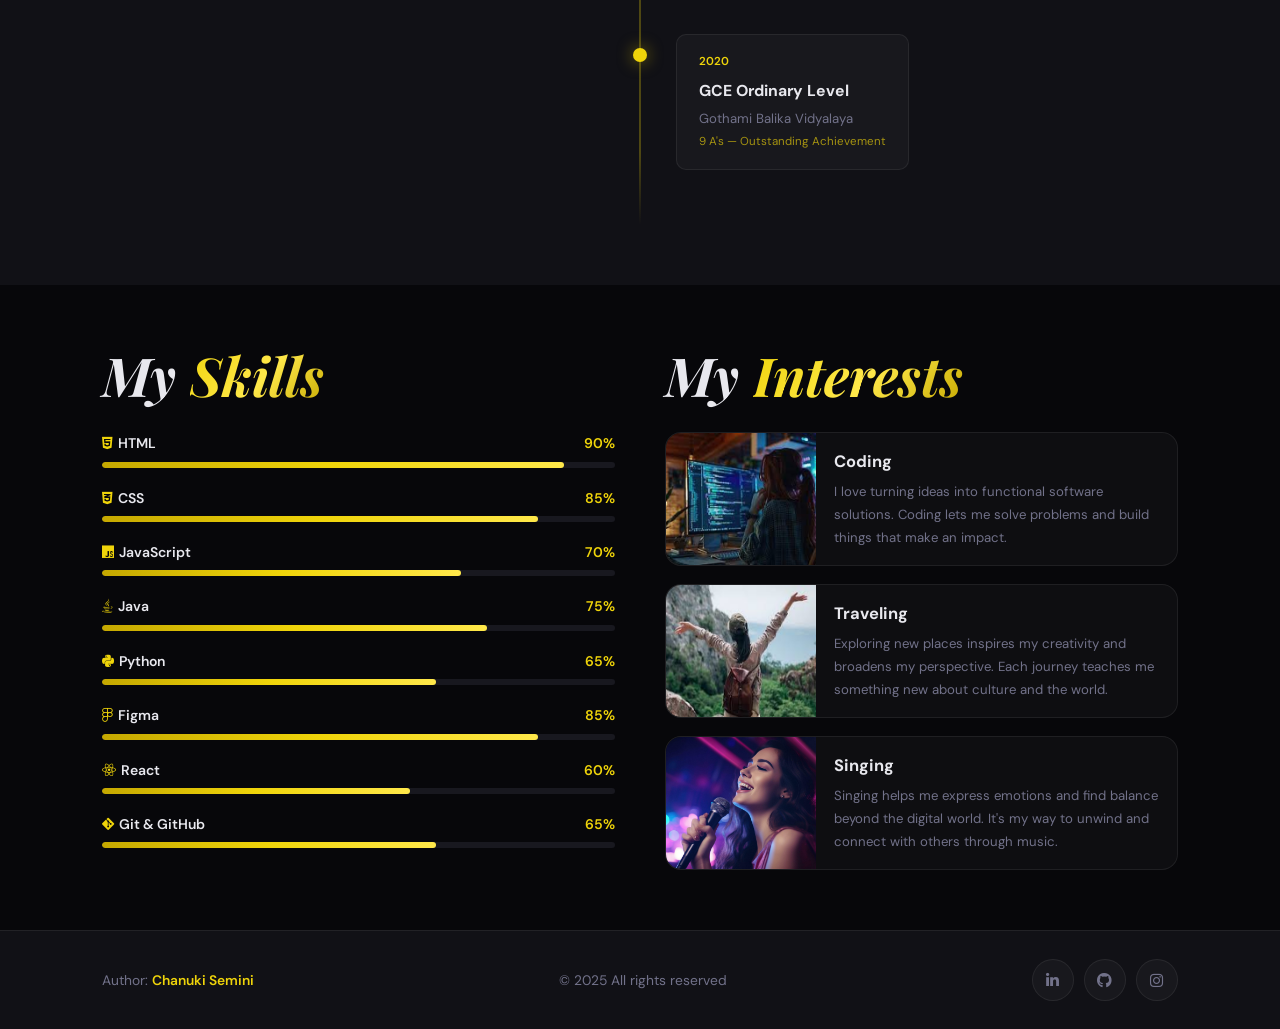
==== commit 249e796a: "Completed readme file and few changes" ====
--- a/AboutMe.html
+++ b/AboutMe.html
@@ -56,8 +56,8 @@
       <div class="about-text rv-right">
         <div class="eyebrow">Who I am</div>
         <h3>I'm <span class="gradient-text">Chanuki Hettiarachchi</span></h3>
-        <p>A dedicated Computer Science student with a strong passion for software development, web technologies, and emerging fields such as quantum computing. Throughout my academic journey, I have taken on challenging projects that range from developing interactive web applications to exploring the latest trends in information technology.</p>
-        <p>Pursuing two degrees has strengthened my ability to balance multiple responsibilities, stay organised, and manage my time effectively. My long-term goal is to establish a leading software company in Sri Lanka that drives digital transformation and inspires the next generation of developers.</p>
+        <p>A dedicated Computer Science student with a strong passion for software development, web technologies and emerging fields such as quantum computing. Throughout my academic journey, I have taken on challenging projects that range from developing interactive web applications to exploring the latest trends in information technology.</p>
+        <p>Pursuing two degrees has strengthened my ability to balance multiple responsibilities, stay organised and manage my time effectively. My long-term goal is to establish a leading software company in Sri Lanka that drives digital transformation and inspires the next generation of developers.</p>
         <a href="contact.html" class="btn btn-gold" style="margin-top:2rem"><i class="fas fa-paper-plane"></i> Get In Touch</a>
       </div>
     </div>
--- a/styles.css
+++ b/styles.css
@@ -1,13 +1,10 @@
-/* ================================================================
-   CHANUKI PORTFOLIO — styles.css v3
-   Fonts : Playfair Display (headings) + DM Sans (body)
-   Theme : Dark space, gold accent, glass cards
-   Fixed : all image sizing, overlaps, layout bugs
-   ================================================================ */
+/*
+   CHANUKI PORTFOLIO — styles.css
+  */
 
 @import url('https://fonts.googleapis.com/css2?family=DM+Sans:ital,opsz,wght@0,9..40,300;0,9..40,400;0,9..40,500;0,9..40,600;0,9..40,700;1,9..40,400&family=Playfair+Display:ital,wght@0,600;0,700;0,800;1,700&display=swap');
 
-/* ── tokens ── */
+
 :root {
   --gold:        #EFD40A;
   --gold-lt:     #FFE84A;
@@ -76,9 +73,7 @@
   z-index:1;
 }
 
-/* ================================================================
-   HEADER
-   ================================================================ */
+/* HEADER */
 header {
   position:fixed; top:0; left:0; right:0;
   height:var(--hh);
@@ -132,9 +127,7 @@
 .dropdown a:hover { color:var(--gold); padding-left:8%; }
 #menu-toggle:checked ~ .dropdown { transform:translateY(0); opacity:1; pointer-events:auto; }
 
-/* ================================================================
-   SHARED HELPERS
-   ================================================================ */
+/* SHARED HELPERS */
 section, .home, .aboutme-page, .project-page, .Contact-page { position:relative; z-index:2; }
 
 .section-heading {
@@ -159,6 +152,7 @@
   margin-bottom:1.6rem;
 }
 
+
 /* buttons */
 .btn {
   display:inline-flex; align-items:center; gap:.8rem;
@@ -173,6 +167,7 @@
 .btn-outline { background:transparent; color:var(--gold); border:2px solid var(--gold); }
 .btn-outline:hover { background:var(--gold); color:var(--bg); transform:translateY(-3px); box-shadow:var(--glow); }
 
+
 /* social icon buttons */
 .social-btn {
   display:flex; align-items:center; justify-content:center;
@@ -193,9 +188,9 @@
 .rv-right { transform:translateX(46px); }
 .rv-up.in, .rv-left.in, .rv-right.in { opacity:1; transform:none; }
 
-/* ================================================================
-   HOME PAGE
-   ================================================================ */
+
+
+/* HOME PAGE */
 .home {
   min-height:100vh;
   padding:calc(var(--hh) + 7rem) 8% 7rem;
@@ -264,7 +259,6 @@
   transition:box-shadow var(--ease);
 }
 .my-photo:hover { box-shadow:0 0 80px rgba(239,212,10,.26); }
-
 
 
 
@@ -285,24 +279,13 @@
 
 /* HTML — 0° */
 .fbadge-1 { left: 50%;    top: -15%;   animation: float-center 3s ease-in-out infinite 0s;   }
-
-/* CSS — 51° */
 .fbadge-2 { left: 115%;   top: 25%;    animation: float 3s ease-in-out infinite 0.43s;  }
-
-/* JS — 103° */
 .fbadge-3 { left: 120%;   top: 60%;    animation: float 3s ease-in-out infinite 0.86s;  }
-
-/* GitHub — 154° */
 .fbadge-4 { left: 100%;   top: 100%;   animation: float 3s ease-in-out infinite 1.29s;  }
-
-/* React — 206° */
 .fbadge-5 { left: 12%;    top: 110%;   animation: float 3s ease-in-out infinite 1.72s;  }
-
-/* Python — 257° */
 .fbadge-6 { left: -20%;   top: 60%;    animation: float 3s ease-in-out infinite 2.15s;  }
-
-/* Figma — 309° */
 .fbadge-7 { left: -15%;   top: 14%;    animation: float 3s ease-in-out infinite 2.58s;  }
+
 
 /* float for side badges */
 @keyframes float {
@@ -342,9 +325,10 @@
 }
 .stat-lbl { display:block; font-size:1.25rem; color:var(--muted); margin-top:.7rem; font-weight:500; }
 
-/* ================================================================
-   ABOUT PAGE
-   ================================================================ */
+
+
+
+/* ABOUT PAGE */
 .aboutme-page { padding-top:var(--hh); }
 
 /* ── about intro ── */
@@ -368,9 +352,7 @@
 }
 .profile-card:hover { border-color:rgba(239,212,10,.2); }
 
-/* ── PROFILE PHOTO in card ──
-   Show the illustration centred, no circular crop,
-   extra width so the dress hem is visible               */
+/* PROFILE PHOTO in card  */
 .profile-photo-box {
   width:100%;
   aspect-ratio:3/4;             /* portrait proportions */
@@ -503,9 +485,7 @@
 .int-body h3 { font-size:1.65rem; font-weight:700; margin-bottom:.55rem; }
 .int-body p  { font-size:1.32rem; color:var(--muted); line-height:1.72; }
 
-/* ================================================================
-   PROJECTS PAGE
-   ================================================================ */
+/*  PROJECTS PAGE */
 .project-page {
   padding-top:calc(var(--hh) + 6rem);
   padding-bottom:7rem;
@@ -585,9 +565,9 @@
 }
 .proj-ul li::before { content:'▸'; position:absolute; left:0; color:var(--gold); }
 
-/* ================================================================
-   CONTACT PAGE
-   ================================================================ */
+
+
+/* CONTACT PAGE */
 .Contact-page {
   padding-top:calc(var(--hh) + 6rem);
   padding-bottom:7rem;
@@ -678,9 +658,11 @@
 }
 .form-success i { font-size:1.9rem; }
 
-/* ================================================================
-   FOOTER
-   ================================================================ */
+
+
+
+
+/* FOOTER */
 footer {
   position:relative; z-index:2;
   background:var(--surface);
@@ -695,9 +677,7 @@
 footer p span { color:var(--gold); font-weight:600; }
 .footer-socials { display:flex; gap:1rem; }
 
-/* ================================================================
-   RESPONSIVE
-   ================================================================ */
+/*RESPONSIVE */
 @media (max-width:1100px) {
   .home {
     flex-direction:column; text-align:center;
